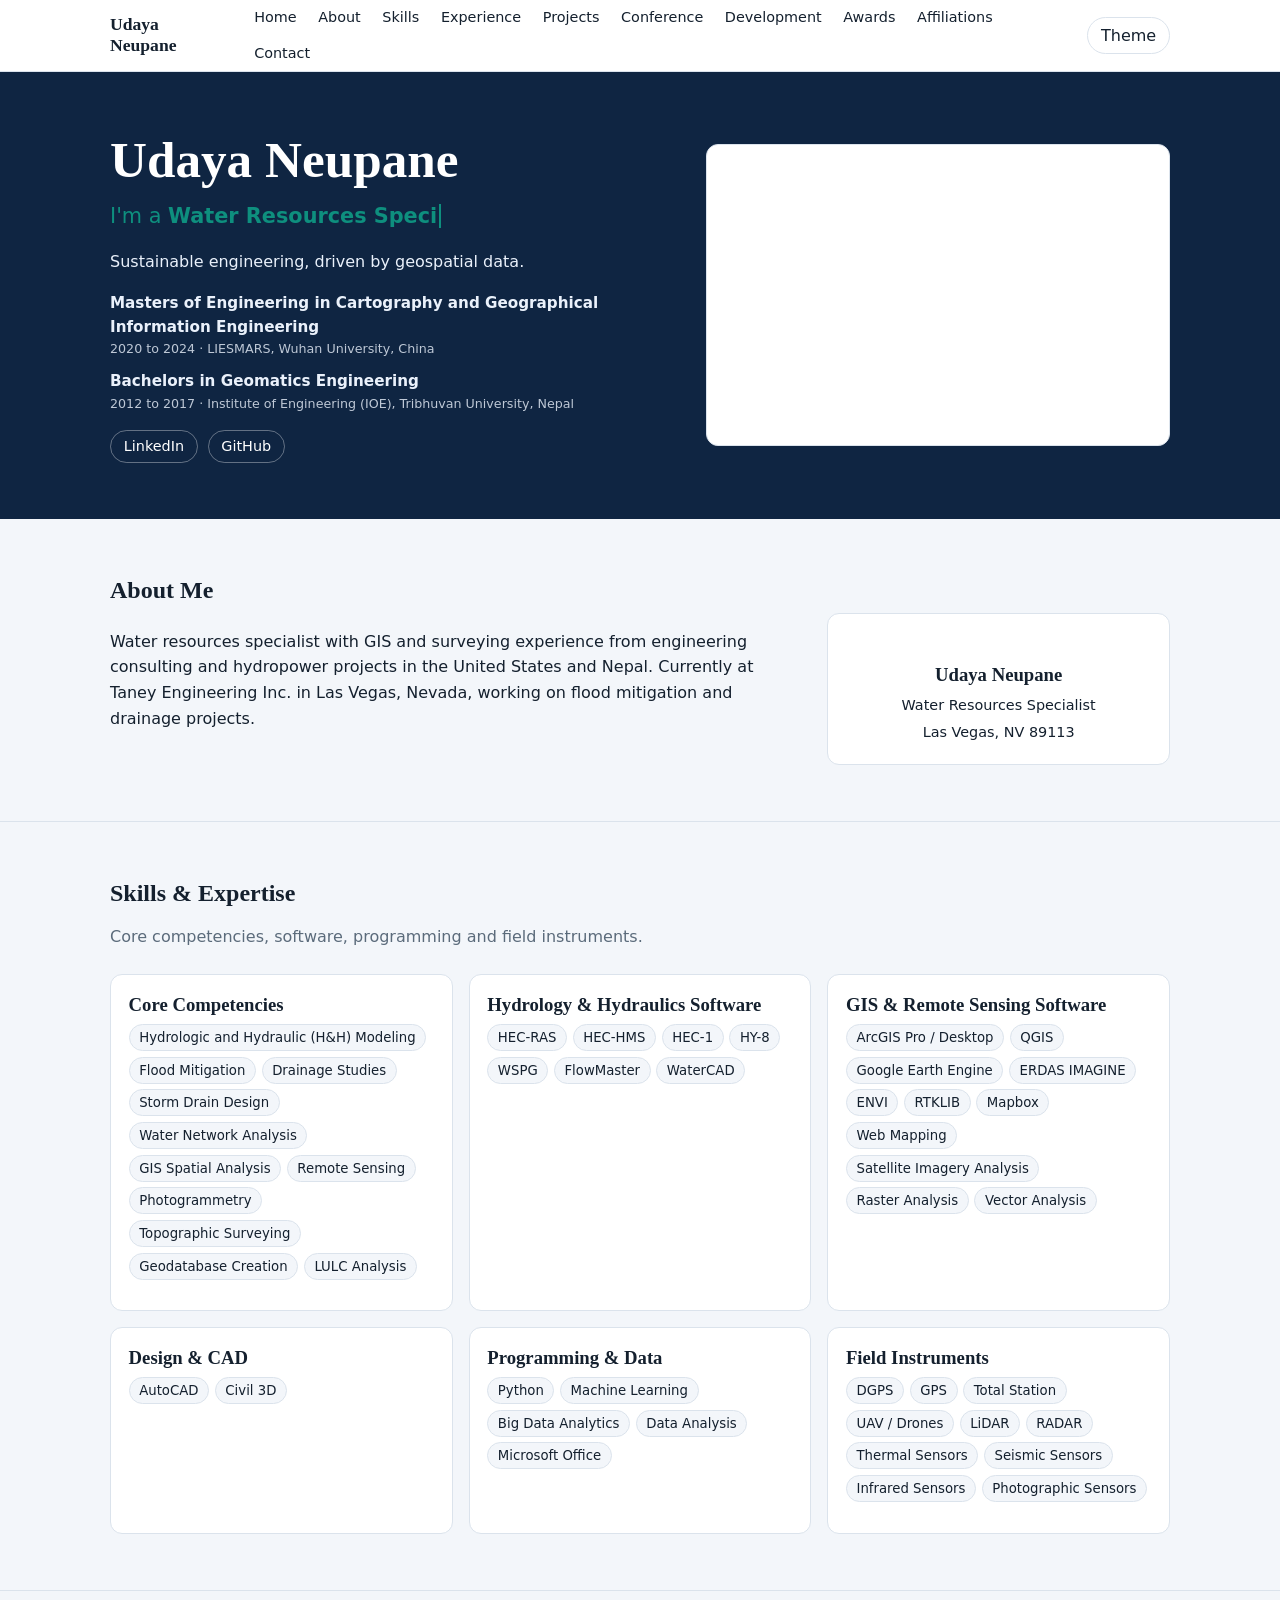
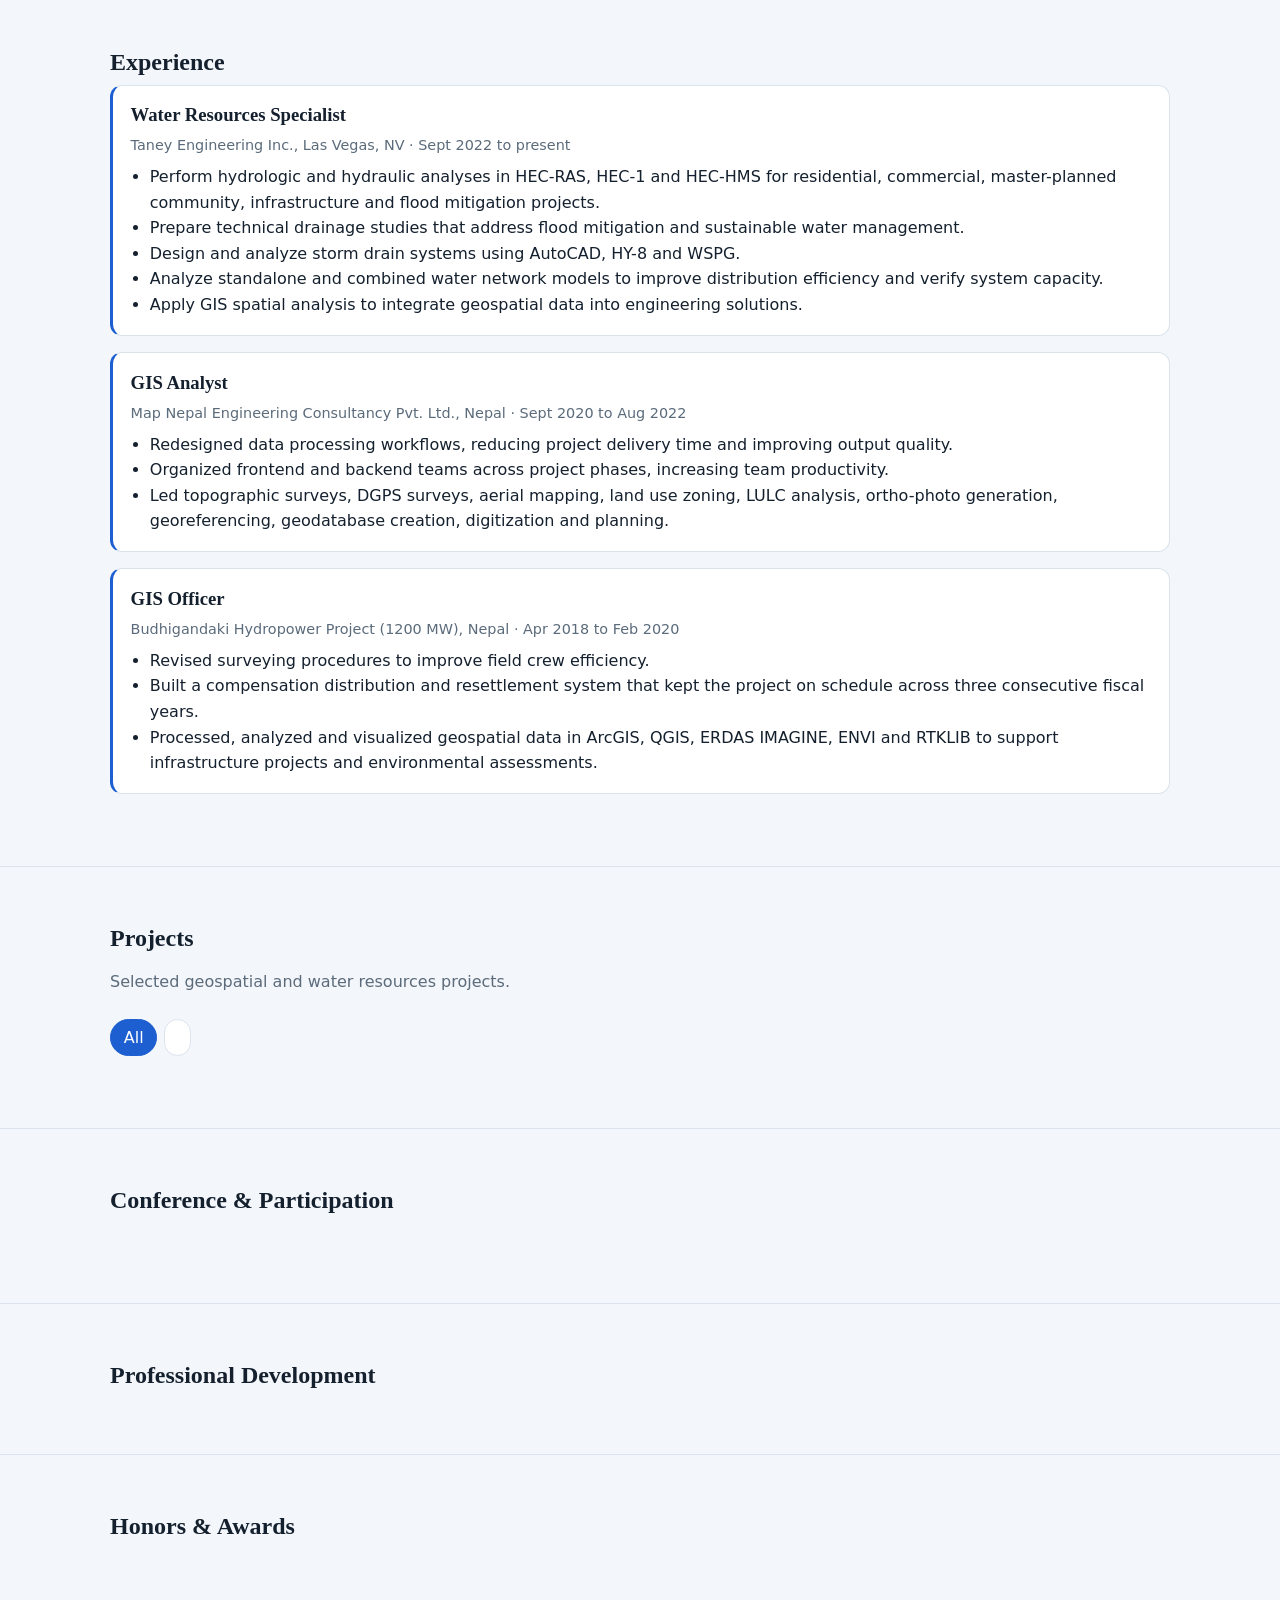
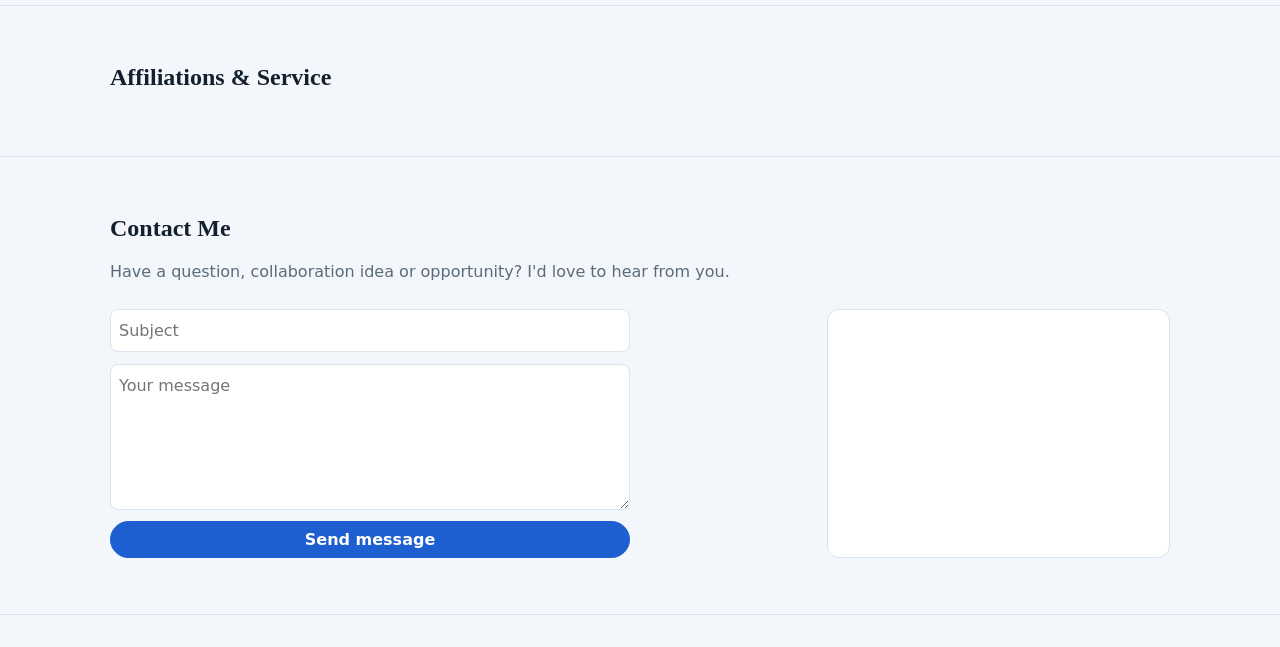
==== index_bkup.html @ a9ccf462 "Rename index.html to index_bkup.html" ====
<!DOCTYPE html>
<html lang="en">
<head>
<meta charset="utf-8">
<meta name="viewport" content="width=device-width, initial-scale=1">
<title>Your Name | Water Resources Specialist and GIS</title>
<meta name="description" content="Water resources specialist and GIS professional in Las Vegas, NV. HEC-RAS, HEC-HMS, drainage studies, storm drain design, ArcGIS, QGIS.">
<style>
:root{--bg:#f3f6fa;--card:#fff;--ink:#14202e;--muted:#5b6b7b;--line:#dbe3ec;--accent:#1d5fd1;--accent2:#0e8f7e;--onacc:#fff;--hero:#0f2542;--heroink:#eaf1fb}
@media (prefers-color-scheme:dark){:root:not([data-theme=light]){--bg:#0d141c;--card:#152130;--ink:#e7eef6;--muted:#9db0c3;--line:#26364a;--accent:#5aa2ff;--accent2:#3ccfb8;--onacc:#06121f;--hero:#0a1522}}
:root[data-theme=dark]{--bg:#0d141c;--card:#152130;--ink:#e7eef6;--muted:#9db0c3;--line:#26364a;--accent:#5aa2ff;--accent2:#3ccfb8;--onacc:#06121f;--hero:#0a1522}
*{box-sizing:border-box}html{scroll-behavior:smooth;scroll-padding-top:70px}
body{margin:0;background:var(--bg);color:var(--ink);font:16px/1.6 system-ui,-apple-system,"Segoe UI",Roboto,sans-serif}
a{color:var(--accent)}:focus-visible{outline:3px solid var(--accent);outline-offset:2px}
h1,h2,h3,h4{font-family:Georgia,"Times New Roman",serif;line-height:1.25;margin:0 0 .5rem}
.wrap{max-width:1100px;margin:0 auto;padding:0 1.25rem}
header{position:sticky;top:0;z-index:10;background:var(--card);border-bottom:1px solid var(--line)}
header .wrap{display:flex;align-items:center;justify-content:space-between;gap:1rem;min-height:56px}
.logo{font:700 1.1rem Georgia,serif;text-decoration:none;color:var(--ink)}
#nav{display:flex;gap:.15rem;flex-wrap:wrap}
#nav a{padding:.35rem .6rem;border-radius:6px;text-decoration:none;color:var(--ink);font-size:.9rem}
#nav a:hover,#nav a.on{background:var(--accent);color:var(--onacc)}
.tools{display:flex;gap:.5rem}
button,.btn{font:inherit;cursor:pointer;border:1px solid var(--line);background:var(--card);color:var(--ink);padding:.3rem .8rem;border-radius:99px;text-decoration:none;display:inline-block}
.btn.primary{background:var(--accent);color:var(--onacc);border-color:var(--accent);font-weight:600}
#menu{display:none}
#hero{background:var(--hero);color:var(--heroink);padding:3.5rem 0}
#hero .wrap{display:grid;grid-template-columns:1.2fr 1fr;gap:2.5rem;align-items:center}
#hero h1{font-size:clamp(2rem,5vw,3.2rem);color:#fff}
.typed{font-size:1.3rem;color:var(--accent2);min-height:2rem;margin:0 0 .75rem}
.typed b{border-right:2px solid currentColor;padding-right:2px;font-weight:600}
.badge{display:inline-block;background:#1f9d6b;color:#fff;border-radius:99px;padding:.15rem .8rem;font-size:.85rem;margin-bottom:1rem}
.edu{margin:.6rem 0;font-size:.95rem}.edu small{display:block;opacity:.8}
.cats{margin:1rem 0;font-size:.92rem}.cats span{display:block}
.social{display:flex;gap:.6rem;flex-wrap:wrap;margin-top:1rem}
.social a{color:#fff;border:1px solid rgba(255,255,255,.35);padding:.25rem .8rem;border-radius:99px;text-decoration:none;font-size:.9rem}
.feat{background:var(--card);color:var(--ink);border-radius:12px;overflow:hidden;border:1px solid var(--line)}
.feat img{width:100%;height:300px;object-fit:cover;display:block;background:var(--line)}
.feat div{padding:1rem;display:flex;gap:.6rem;flex-wrap:wrap}
section.s{padding:3.5rem 0;border-bottom:1px solid var(--line)}
.sub{color:var(--muted);max-width:65ch;margin-bottom:1.5rem}
.two{display:grid;grid-template-columns:2fr 1fr;gap:2rem}
.card{background:var(--card);border:1px solid var(--line);border-radius:12px;padding:1.1rem}
.profile{text-align:center}.profile img{width:150px;height:150px;border-radius:50%;object-fit:cover;background:var(--line);border:3px solid var(--accent)}
.profile p{margin:.2rem 0;font-size:.9rem;word-break:break-word}
.grid{display:grid;grid-template-columns:repeat(auto-fill,minmax(270px,1fr));gap:1rem}
.chips{display:flex;flex-wrap:wrap;gap:.35rem;padding:0;margin:.4rem 0 .8rem;list-style:none}
.chips li{padding:.12rem .6rem;border:1px solid var(--line);border-radius:99px;font-size:.83rem;background:var(--bg)}
.job{border-left:3px solid var(--accent);margin-bottom:1rem}
.job .when{color:var(--muted);font-size:.9rem}.job ul{padding-left:1.2rem;margin:.4rem 0 0}
.filters{display:flex;gap:.4rem;flex-wrap:wrap;margin-bottom:1rem}
button[aria-pressed=true],button[aria-selected=true]{background:var(--accent);color:var(--onacc);border-color:var(--accent)}
.projs{display:grid;gap:1.5rem}
.proj{display:grid;grid-template-columns:300px 1fr;overflow:hidden;padding:0}
.proj img{width:100%;height:100%;min-height:220px;object-fit:cover;background:linear-gradient(135deg,var(--accent),var(--accent2))}
.proj .body{padding:1.1rem}.date{color:var(--muted);font-size:.85rem}
.tabs{display:flex;gap:.3rem;flex-wrap:wrap;margin:.6rem 0}.tabs button{font-size:.85rem;padding:.15rem .65rem}
.pane{font-size:.95rem}
.stats{display:flex;gap:2rem;flex-wrap:wrap;margin-bottom:1.5rem}.stats b{font:700 2rem Georgia,serif;color:var(--accent);display:block}
.shots{display:flex;gap:.4rem;margin-bottom:.6rem}.shots img{width:32%;height:70px;object-fit:cover;border-radius:6px;background:var(--line)}
.meta{color:var(--muted);font-size:.88rem}
form{display:grid;gap:.7rem;max-width:520px}
input,textarea{font:inherit;padding:.5rem;border:1px solid var(--line);border-radius:8px;background:var(--card);color:var(--ink);width:100%}
blockquote{margin:0;padding:2.5rem 0;text-align:center;font:italic 1.3rem Georgia,serif}
footer{text-align:center;color:var(--muted);font-size:.9rem;padding-bottom:2rem}
@media(max-width:860px){
 #hero .wrap,.two,.proj{grid-template-columns:1fr}
 #menu{display:inline-block}#nav{display:none;position:absolute;top:56px;left:0;right:0;background:var(--card);padding:.5rem 1rem;border-bottom:1px solid var(--line);flex-direction:column}
 #nav.open{display:flex}.proj img{min-height:180px;height:200px}
}
@media(prefers-reduced-motion:reduce){html{scroll-behavior:auto}}
</style>
</head>
<body>
<header><div class="wrap">
  <a class="logo" href="#hero" id="logo"></a>
  <nav id="nav" aria-label="Sections"></nav>
  <div class="tools"><button id="theme" type="button">Theme</button><button id="menu" type="button" aria-label="Menu">Menu</button></div>
</div></header>

<section id="hero"><div class="wrap">
  <div>
    <span class="badge" id="open"></span>
    <h1 id="name"></h1>
    <p class="typed">I'm a <b id="typed"></b></p>
    <p id="tagline"></p>
    <div id="edu"></div><div class="cats" id="cats"></div>
    <div class="social" id="social"></div>
  </div>
  <div class="feat" id="feat"></div>
</div></section>

<section class="s" id="about"><div class="wrap"><h2>About Me</h2><div class="two">
  <div id="aboutText"></div>
  <aside class="card profile" id="profile"></aside>
</div></div></section>
<section class="s" id="skills"><div class="wrap"><h2>Skills &amp; Expertise</h2><p class="sub" id="skillsSub"></p><div class="grid" id="skillList"></div></div></section>
<section class="s" id="experience"><div class="wrap"><h2>Experience</h2><div id="jobs"></div></div></section>
<section class="s" id="projects"><div class="wrap"><h2>Projects</h2><p class="sub" id="projSub"></p><div class="filters" id="filters"></div><div class="projs" id="projGrid"></div></div></section>
<section class="s" id="conference"><div class="wrap"><h2>Conference &amp; Participation</h2><div class="stats" id="stats"></div><div class="grid" id="confList"></div></div></section>
<section class="s" id="training"><div class="wrap"><h2>Professional Development</h2><div class="grid" id="trainList"></div></div></section>
<section class="s" id="awards"><div class="wrap"><h2>Honors &amp; Awards</h2><div class="grid" id="awardList"></div></div></section>
<section class="s" id="affiliations"><div class="wrap"><h2>Affiliations &amp; Service</h2><div class="grid" id="affList"></div></div></section>
<section class="s" id="contact"><div class="wrap"><h2>Contact Me</h2><p class="sub">Have a question, collaboration idea or opportunity? I'd love to hear from you.</p>
  <div class="two"><form id="form"><input id="fs" placeholder="Subject" required><textarea id="fm" rows="5" placeholder="Your message" required></textarea><button class="btn primary" type="submit">Send message</button></form>
  <div class="card" id="contactCard"></div></div></div></section>
<blockquote class="wrap" id="quote"></blockquote>
<footer id="foot"></footer>

<script>
/* ===== EDIT ONLY THIS BLOCK. Delete any section you do not need. ===== */
const SITE = {
  name: "Udaya Neupane",
  roles: ["Water Resources Specialist", "Geospatial Enthusiast"],
  openToWork: "",
  tagline: "Sustainable engineering, driven by geospatial data.",
  education: [
    /* ADD if you earn more degrees */
    {degree: "Masters of Engineering in Cartography and Geographical Information Engineering ", info: "2020 to 2024 · LIESMARS, Wuhan University, China"},
    {degree: "Bachelors in Geomatics Engineering", info: "2012 to 2017 · Institute of Engineering (IOE), Tribhuvan University, Nepal"}
  ],
  categories: {},
  github: "adventcodes01", linkedin: "https://www.linkedin.com/in/udaya-neupane-ge/", youtube: "",
  email: "adventcodes@gmail.com", phone: "", location: "Las Vegas, NV 89113",
  photo: "assets/img/profile.jpg",
  featured: null,
  about: [
    "Water resources specialist with GIS and surveying experience from engineering consulting and hydropower projects in the United States and Nepal. Currently at Taney Engineering Inc. in Las Vegas, Nevada, working on flood mitigation and drainage projects."
    /* ADD IF TRUE: total years of experience; EIT / PE / GISP / CFM status */
  ],
  skillsSub: "Core competencies, software, programming and field instruments.",
  skills: {
    "Core Competencies": ["Hydrologic and Hydraulic (H&H) Modeling", "Flood Mitigation", "Drainage Studies", "Storm Drain Design", "Water Network Analysis", "GIS Spatial Analysis", "Remote Sensing", "Photogrammetry", "Topographic Surveying", "Geodatabase Creation", "LULC Analysis"],
    "Hydrology & Hydraulics Software": ["HEC-RAS", "HEC-HMS", "HEC-1", "HY-8", "WSPG", "FlowMaster", "WaterCAD"],
    "GIS & Remote Sensing Software": ["ArcGIS Pro / Desktop", "QGIS", "Google Earth Engine", "ERDAS IMAGINE", "ENVI", "RTKLIB", "Mapbox", "Web Mapping", "Satellite Imagery Analysis", "Raster Analysis", "Vector Analysis"],
    "Design & CAD": ["AutoCAD", "Civil 3D"],
    "Programming & Data": ["Python", "Machine Learning", "Big Data Analytics", "Data Analysis", "Microsoft Office"],
    "Field Instruments": ["DGPS", "GPS", "Total Station", "UAV / Drones", "LiDAR", "RADAR", "Thermal Sensors", "Seismic Sensors", "Infrared Sensors", "Photographic Sensors"]
  },
  experience: [
    {title: "Water Resources Specialist", org: "Taney Engineering Inc., Las Vegas, NV", when: "Sept 2022 to present", points: [
      "Perform hydrologic and hydraulic analyses in HEC-RAS, HEC-1 and HEC-HMS for residential, commercial, master-planned community, infrastructure and flood mitigation projects.",
      "Prepare technical drainage studies that address flood mitigation and sustainable water management.",
      "Design and analyze storm drain systems using AutoCAD, HY-8 and WSPG.",
      "Analyze standalone and combined water network models to improve distribution efficiency and verify system capacity.",
      "Apply GIS spatial analysis to integrate geospatial data into engineering solutions."]},
      /* ADD IF TRUE: number of projects, drainage studies or acres/miles of storm drain; agencies you submitted to (e.g. Clark County); whether WaterCAD was used for network models */
    {title: "GIS Analyst", org: "Map Nepal Engineering Consultancy Pvt. Ltd., Nepal", when: "Sept 2020 to Aug 2022", points: [
      "Redesigned data processing workflows, reducing project delivery time and improving output quality.",
      "Organized frontend and backend teams across project phases, increasing team productivity.",
      "Led topographic surveys, DGPS surveys, aerial mapping, land use zoning, LULC analysis, ortho-photo generation, georeferencing, geodatabase creation, digitization and planning."]},
      /* ADD IF TRUE: % or days saved by the workflow change; team size; number of projects or area surveyed */
    {title: "GIS Officer", org: "Budhigandaki Hydropower Project (1200 MW), Nepal", when: "Apr 2018 to Feb 2020", points: [
      "Revised surveying procedures to improve field crew efficiency.",
      "Built a compensation distribution and resettlement system that kept the project on schedule across three consecutive fiscal years.",
      "Processed, analyzed and visualized geospatial data in ArcGIS, QGIS, ERDAS IMAGINE, ENVI and RTKLIB to support infrastructure projects and environmental assessments."]}
      /* ADD IF TRUE: efficiency gain, number of households or parcels in the system */
  ],
  projSub: "Selected geospatial and water resources projects.",
  projects: ["Masters thesis: Soil Moisture Downscaling and Prediction utilizing Machine Learning Approaches."],   // add projects here later; the section stays hidden while this is empty
  conferences: [],
  training: [
    {title: "2D HEC-HMS Workshop", org: "Floodplain Management Association, USA"},
    {title: "Land Use and Land Cover Analysis using RADAR", org: "Dr. Rajesh Bahadur Thapa (JAXA, Japan), Tribhuvan University"},
    {title: "QGIS and OpenStreetMap Training", org: "GESAN and Kathmandu Living Labs"},
    {title: "Post-Earthquake Building Risk Assessment", org: "Syangja District, Nepal"},
    {title: "International Winter School: Rethinking Pokhara after Earthquake", org: "CEPT University (India) and IOE Tribhuvan University"}
  ],
  awards: [
    {title: "China Scholarship Council (CSC) Scholar", org: "Master's program"},
    {title: "Starlake Scholarship", org: "Awarded in 2nd year of Master's"}
  ],
  affiliations: [],
  quote: ""
};
/* ===== END OF EDIT BLOCK ===== */

const $=id=>document.getElementById(id);
const h=(t,a={},k=[])=>{const e=document.createElement(t);for(const[x,v]of Object.entries(a))x in e?e[x]=v:e.setAttribute(x,v);[].concat(k).forEach(c=>e.append(c));return e};
const img=(src,alt)=>h("img",{src,alt:alt||"",loading:"lazy",onerror(){this.style.visibility="hidden"}});
const chips=a=>h("ul",{className:"chips"},a.map(t=>h("li",{textContent:t})));
const S=SITE;
document.title=S.name+" | "+S.roles[0];
$("logo").textContent=S.name;$("name").textContent=S.name;$("tagline").textContent=S.tagline;
S.openToWork?$("open").textContent=S.openToWork:$("open").remove();
S.education.forEach(e=>$("edu").append(h("p",{className:"edu"},[h("b",{textContent:e.degree}),h("small",{textContent:e.info})])));
Object.entries(S.categories).forEach(([k,v])=>$("cats").append(h("span",{},[h("b",{textContent:k+": "}),v])));
const links=[["LinkedIn",S.linkedin],["GitHub","https://github.com/"+S.github],["YouTube",S.youtube]].filter(x=>x[1]);
links.forEach(([n,u])=>$("social").append(h("a",{href:u,textContent:n,target:"_blank",rel:"noopener"})));
S.featured?$("feat").append(img(S.featured.img,S.featured.label),h("div",{},[h("b",{textContent:S.featured.label}),h("a",{className:"btn primary",href:S.featured.link,textContent:"Open project",target:"_blank",rel:"noopener"}),h("a",{className:"btn",href:"#projects",textContent:"Details"})])):$("feat").append(img(S.photo,S.name));

// sections shown in nav
const navMap=[["hero","Home"],["about","About"],["skills","Skills"],["experience","Experience"],["projects","Projects"],["conference","Conference"],["training","Development"],["awards","Awards"],["affiliations","Affiliations"],["contact","Contact"]];
navMap.forEach(([id,t])=>$("nav").append(h("a",{href:"#"+id,textContent:t,onclick(){$("nav").classList.remove("open")}})));
$("menu").onclick=()=>$("nav").classList.toggle("open");

// typed role
let ri=0,ci=0,del=false;const ty=$("typed");
if(matchMedia("(prefers-reduced-motion:reduce)").matches){ty.textContent=S.roles.join(" · ")}else{
 (function tick(){const w=S.roles[ri];ci+=del?-1:1;ty.textContent=w.slice(0,ci);let d=del?40:80;
  if(!del&&ci===w.length){del=true;d=1400}else if(del&&ci===0){del=false;ri=(ri+1)%S.roles.length;d=300}setTimeout(tick,d)})()}

// about + profile
S.about.forEach(t=>$("aboutText").append(h("p",{textContent:t})));
$("profile").append(img(S.photo,"Profile photo"),h("h3",{textContent:S.name}),h("p",{textContent:S.roles[0]}),h("p",{textContent:S.location}));

// skills
$("skillsSub").textContent=S.skillsSub;
Object.entries(S.skills).forEach(([g,a])=>$("skillList").append(h("div",{className:"card"},[h("h3",{textContent:g}),chips(a)])));

// experience
S.experience.forEach(j=>$("jobs").append(h("div",{className:"card job"},[h("h3",{textContent:j.title}),
 h("div",{className:"when",textContent:j.org+" · "+j.when+(j.tag?" · "+j.tag:"")}),h("ul",{},j.points.map(p=>h("li",{textContent:p})))])));

// projects
$("projSub").textContent=S.projSub;
const tags=["All",...new Set(S.projects.flatMap(p=>p.tags))];let act="All";
function drawP(){
 $("filters").replaceChildren(...tags.map(t=>{const b=h("button",{type:"button",textContent:t,onclick(){act=t;drawP()}});b.setAttribute("aria-pressed",t===act);return b}));
 $("projGrid").replaceChildren(...S.projects.filter(p=>act==="All"||p.tags.includes(act)).map(p=>{
  const pane=h("div",{className:"pane"}),keys=Object.keys(p.tabs),tb=h("div",{className:"tabs",role:"tablist"});
  const show=k=>{pane.textContent=p.tabs[k];[...tb.children].forEach(b=>b.setAttribute("aria-selected",b.textContent===k))};
  keys.forEach(k=>tb.append(h("button",{type:"button",textContent:k,role:"tab",onclick(){show(k)}})));show(keys[0]);
  return h("article",{className:"card proj"},[img(p.img,p.title),h("div",{className:"body"},[h("div",{className:"date",textContent:p.date}),h("h3",{textContent:p.title}),chips(p.tags),tb,pane,
   h("p",{},p.links.map(l=>h("a",{className:"btn",href:l.u,textContent:l.t,target:"_blank",rel:"noopener"})))])])}))}
drawP();

// conferences
const cnt={};S.conferences.forEach(c=>cnt[c.type]=(cnt[c.type]||0)+1);
Object.entries(cnt).forEach(([t,n])=>$("stats").append(h("div",{},[h("b",{textContent:n}),t+(n>1?"s":"")])));
S.conferences.forEach(c=>$("confList").append(h("div",{className:"card"},[
 c.imgs&&c.imgs.length?h("div",{className:"shots"},c.imgs.slice(0,3).map(i=>img(i,c.event))):"",
 h("h3",{textContent:c.event}),h("div",{className:"meta",textContent:c.type+" · "+c.place+" · "+c.date}),h("p",{textContent:c.title})])));

// simple card lists
const list=(id,arr)=>arr.forEach(x=>$(id).append(h("div",{className:"card"},[h("h3",{textContent:x.title}),h("div",{className:"meta",textContent:[x.org,x.year].filter(Boolean).join(" · ")}),x.text?h("p",{textContent:x.text}):""])));
list("trainList",S.training);list("awardList",S.awards);list("affList",S.affiliations);

// contact
$("contactCard").append(h("h3",{textContent:"Details"}),h("p",{textContent:S.location}),h("p",{},[h("a",{href:"mailto:"+S.email,textContent:S.email})]));
$("form").onsubmit=e=>{e.preventDefault();location.href="mailto:"+S.email+"?subject="+encodeURIComponent($("fs").value)+"&body="+encodeURIComponent($("fm").value)};
S.quote?$("quote").textContent="“"+S.quote+"”":$("quote").remove();
$("foot").textContent="© "+new Date().getFullYear()+" "+S.name;

// hide empty sections
Object.entries({projects:S.projects,conference:S.conferences,training:S.training,awards:S.awards,affiliations:S.affiliations}).forEach(([id,a])=>{if(!a.length){$(id).remove();const l=document.querySelector('#nav a[href="#'+id+'"]');l&&l.remove();navMap.splice(navMap.findIndex(n=>n[0]===id),1)}});

// theme + active nav
$("theme").onclick=()=>{const d=getComputedStyle(document.documentElement).getPropertyValue("--bg").trim()==="#0d141c";document.documentElement.dataset.theme=d?"light":"dark"};
const as=[...document.querySelectorAll("#nav a")];
navMap.forEach(([id])=>new IntersectionObserver(es=>es.forEach(e=>{if(e.isIntersecting)as.forEach(a=>a.classList.toggle("on",a.hash==="#"+id))}),{rootMargin:"-40% 0px -55% 0px"}).observe($(id)));
</script>
</body>
</html>
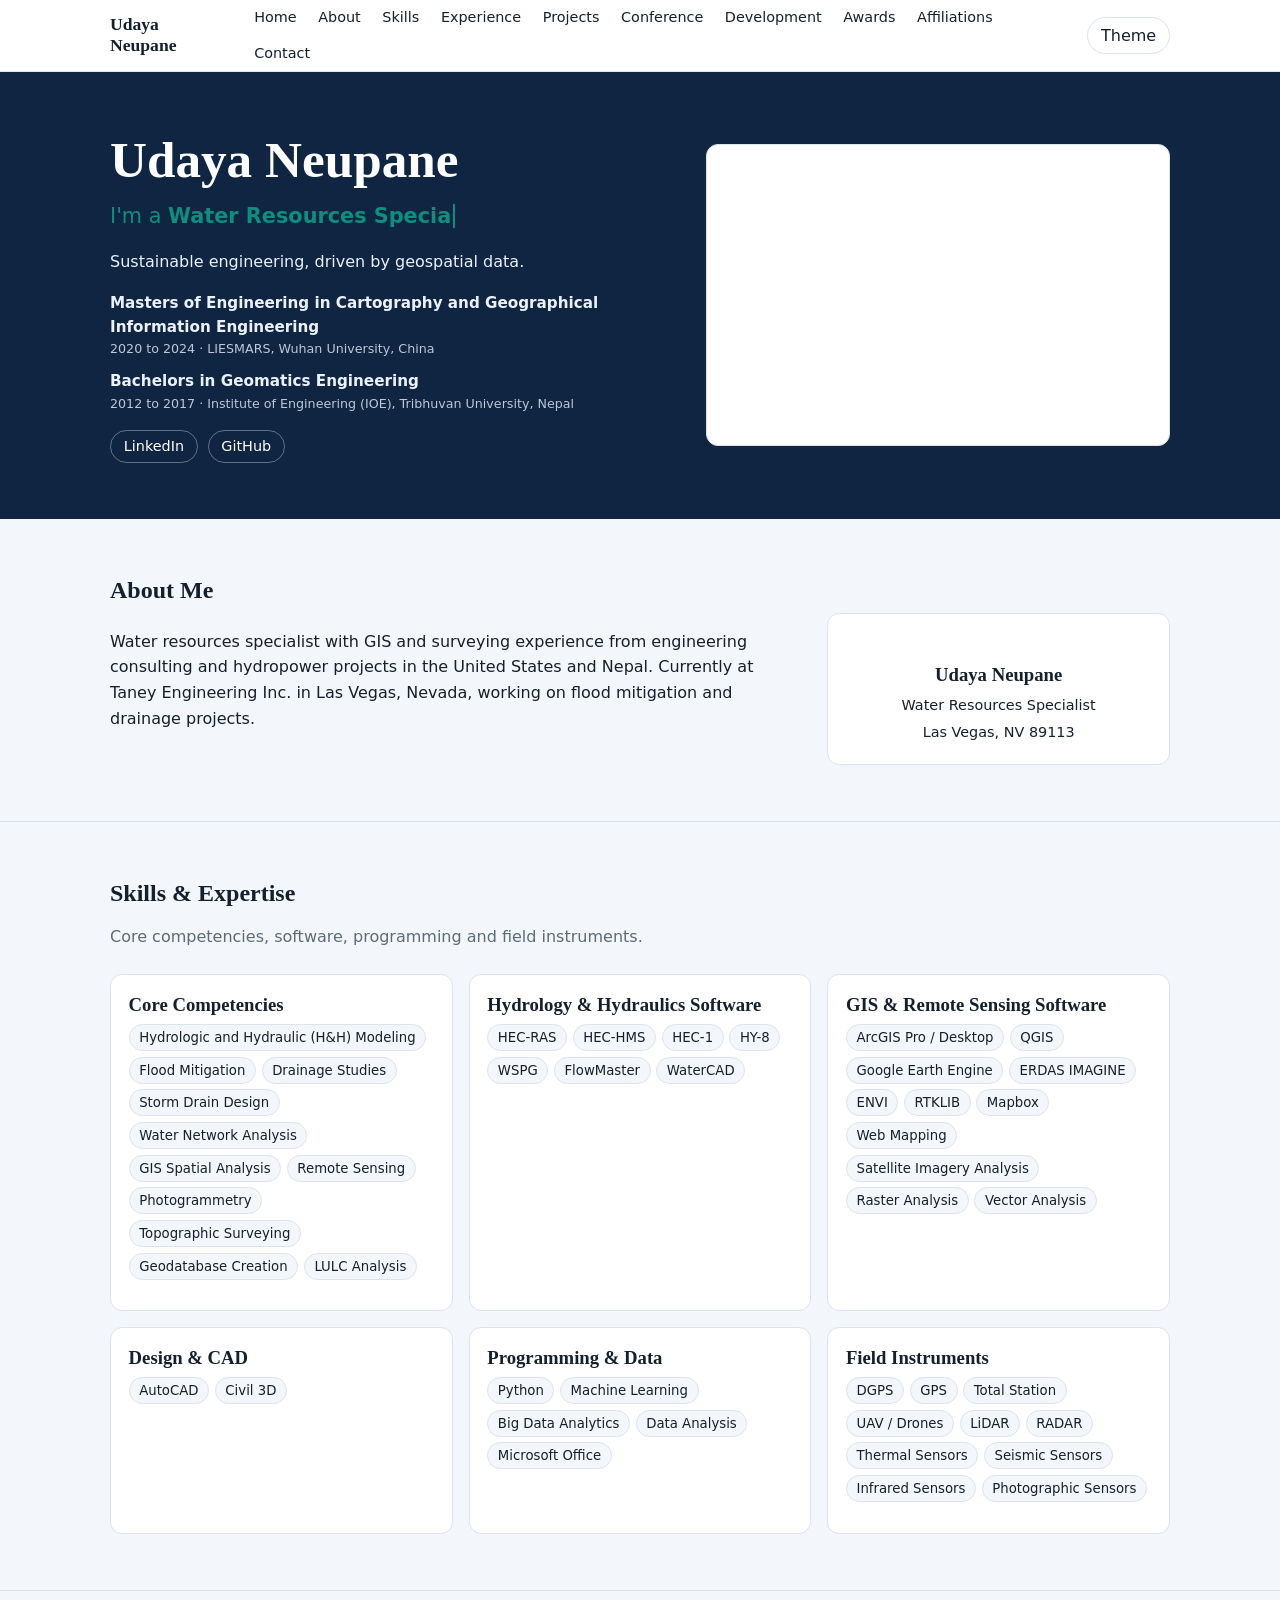
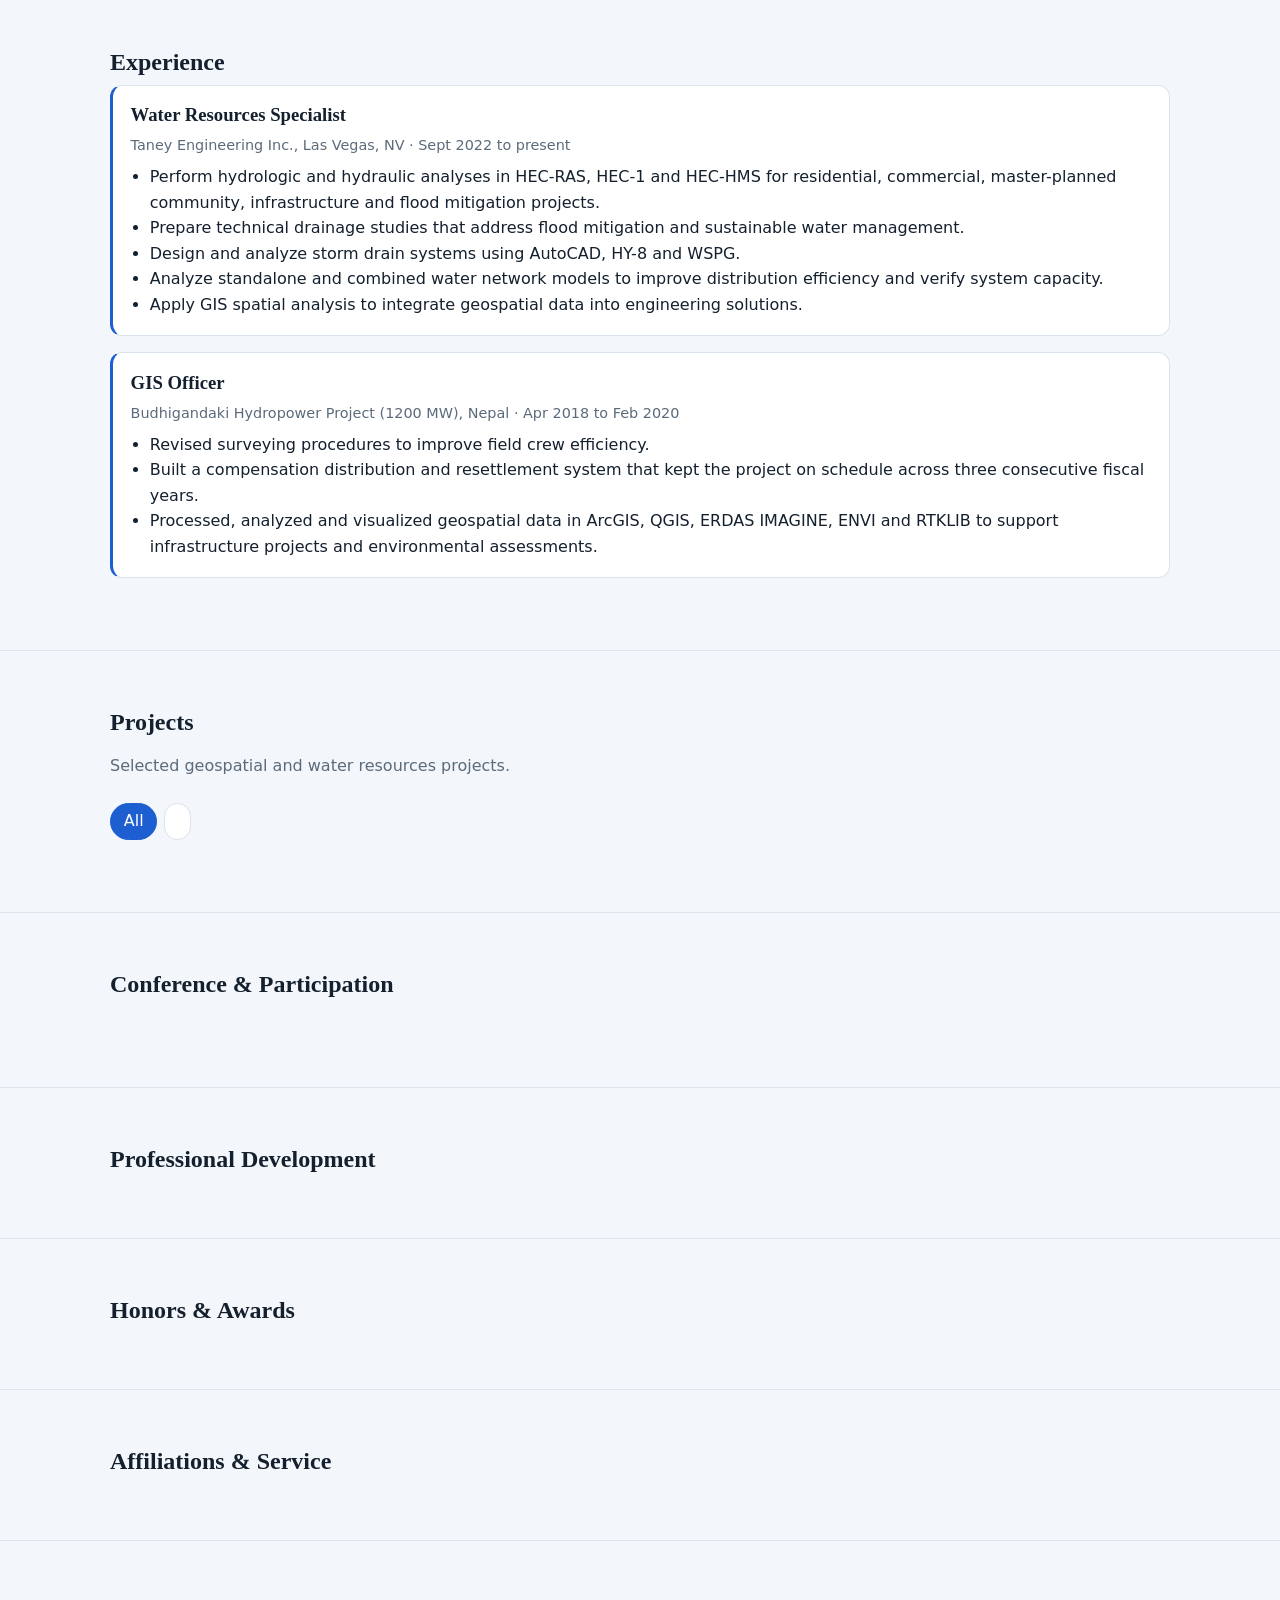
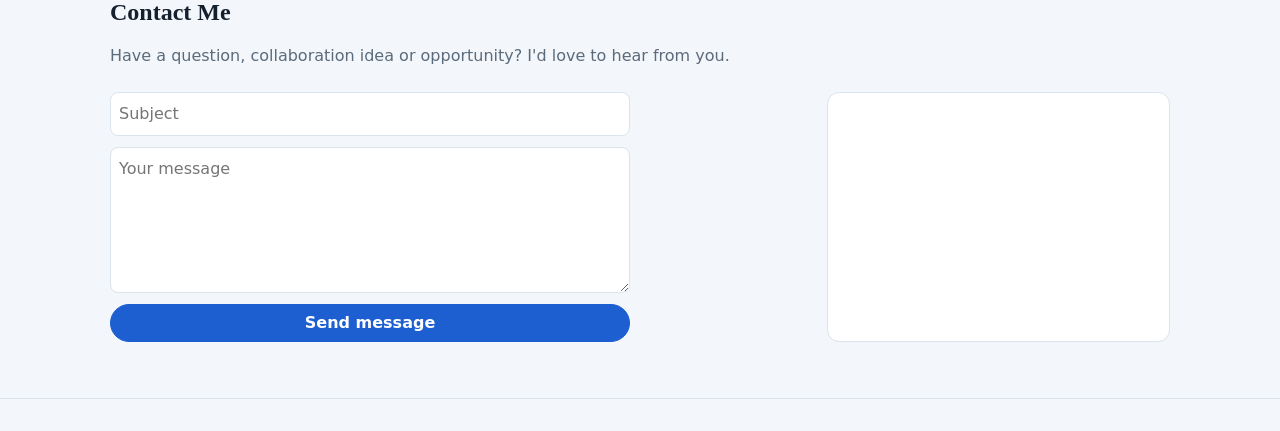
==== commit 31754f32: "Rename index.html to index_bkup.html" ====
--- a/index_bkup.html
+++ b/index_bkup.html
@@ -145,7 +145,7 @@
       "Analyze standalone and combined water network models to improve distribution efficiency and verify system capacity.",
       "Apply GIS spatial analysis to integrate geospatial data into engineering solutions."]},
       /* ADD IF TRUE: number of projects, drainage studies or acres/miles of storm drain; agencies you submitted to (e.g. Clark County); whether WaterCAD was used for network models */
-    {title: "GIS Analyst", org: "Map Nepal Engineering Consultancy Pvt. Ltd., Nepal", when: "Sept 2020 to Aug 2022", points: [
+    /*{title: "GIS Analyst", org: "Map Nepal Engineering Consultancy Pvt. Ltd., Nepal", when: "Sept 2020 to Aug 2022", points: [
       "Redesigned data processing workflows, reducing project delivery time and improving output quality.",
       "Organized frontend and backend teams across project phases, increasing team productivity.",
       "Led topographic surveys, DGPS surveys, aerial mapping, land use zoning, LULC analysis, ortho-photo generation, georeferencing, geodatabase creation, digitization and planning."]},
